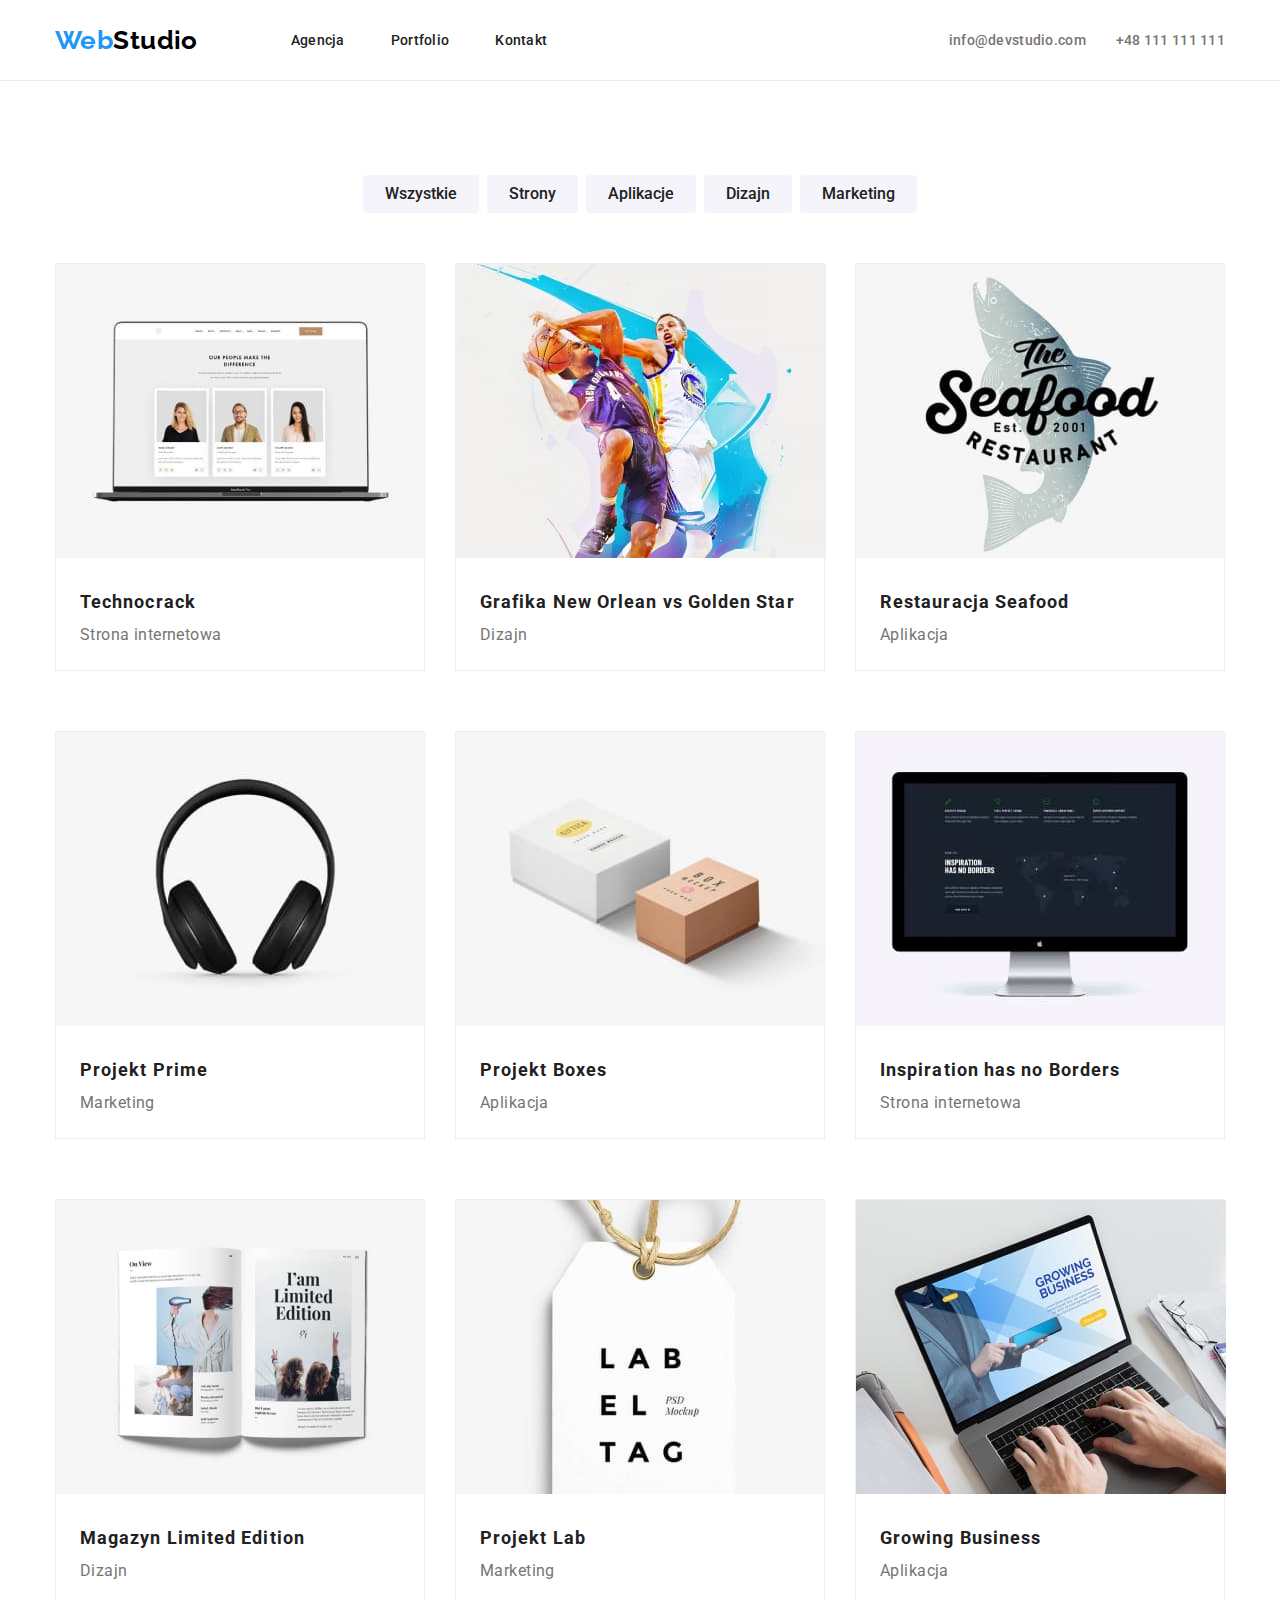
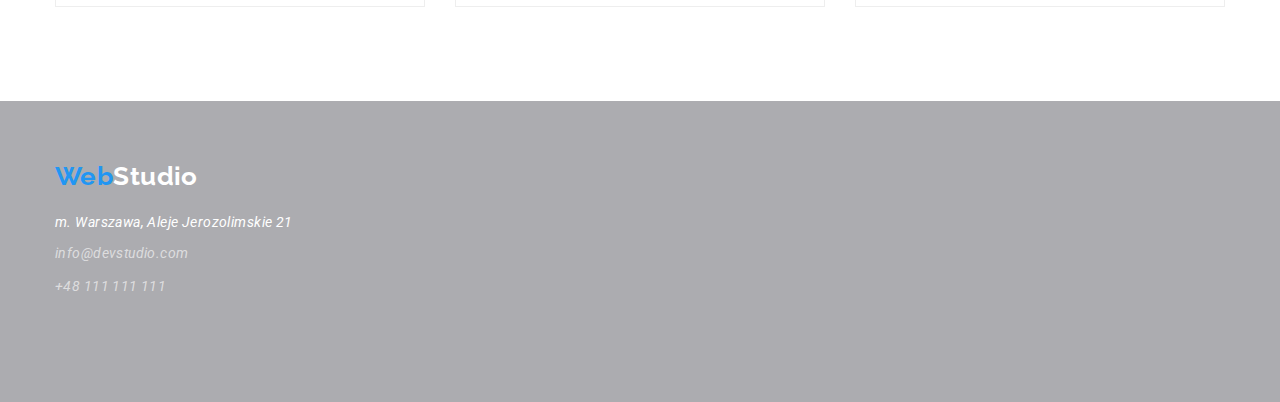
==== portfolio.html @ 87109877 "header - added backgroud" ====
<!DOCTYPE html>
<html lang="pl">
  <head>
    <meta charset="UTF-8" />
    <meta http-equiv="X-UA-Compatible" content="IE=edge" />

    <meta name="viewport" content="width=device-width, initial-scale=1.0" />
    <title>Web Studio</title>
    <link
      rel="stylesheet"
      href="https://cdnjs.cloudflare.com/ajax/libs/modern-normalize/1.0.0/modern-normalize.min.css"
    />
    <link rel="stylesheet" href="./css/styles.css" />
    <link rel="preconnect" href="https://fonts.googleapis.com" />
    <link rel="preconnect" href="https://fonts.gstatic.com" crossorigin />
  </head>
  <body>
    <header>
      <div class="menu">
        <div class="container">
          <nav class="menu-nav">
            <ul class="menu-list">
              <li class="menu-nav-logo">
                <a class="logo-black" href="https://mateuszfrankowski.github.io/goit-markup-hw-03/"
                  ><span class="logo-blue">Web</span>Studio</a
                >
              </li>
              <li><a class="menu-nav-links" href="#agency">Agencja</a></li>
              <li><a class="menu-nav-links" href="portfolio.html">Portfolio</a></li>
              <li><a class="menu-nav-links" href="#contact">Kontakt</a></li>
            </ul>
          </nav>
          <ul class="contact">
            <!-- Link do adresu e-mail  -->
            <li><a class="contact-mail" href="mailto:info@devstudio.com">info@devstudio.com</a></li>
            <!-- Link do numeru telefonu -->
            <li><a class="contact-tel" href="tel:+48111111111">+48 111 111 111</a></li>
          </ul>
        </div>
      </div>
      
    </header>
      
        <div class="filters">
          <div class="container">
          <ul class="filters-list">
            <li>
              <button class="filters-button" type="button">Wszystkie</button>
            </li>
            <li>
              <button class="filters-button" type="button">Strony</button>
            </li>
            <li>
              <button class="filters-button" type="button">Aplikacje</button>
            </li>
            <li>
              <button class="filters-button" type="button">Dizajn</button>
            </li>
            <li>
              <button class="filters-button" type="button">Marketing</button>
            </li>
          </ul>
        </div>
      </div>
    
        <div class="portfolio">
            <div class="container">
          <ul class="portfolio-list">
            <li>
              <figure class="portfolio-picture">
                <!-- Dowolna treść graficzna: zdjęcie, wykres, diagram itp. -->
                <img src=images/portfolio1.jpg alt="Strona internetowa" width="370" height="294" />
                <figcaption>
                  <p class="portfolio-photo-title">Technocrack</p>
                  <p class="portfolio-text">Strona internetowa</p>
                </figcaption>
              </figure>
            </li>
            <li>
              <figure class="portfolio-picture">
                <!-- Dowolna treść graficzna: zdjęcie, wykres, diagram itp. -->
                <img src=images/portfolio2.jpg alt="koszykarze" width="370" height="294" />
                <figcaption>
                  <p class="portfolio-photo-title">Grafika New Orlean vs Golden Star</p>
                  <p class="portfolio-text">Dizajn</p>
                </figcaption>
              </figure>
            </li>
            <li>
              <figure class="portfolio-picture">
                <!-- Dowolna treść graficzna: zdjęcie, wykres, diagram itp. -->
                <img src=images/portfolio3.jpg alt="logo ryba" width="370" height="294" />
                <figcaption>
                  <p class="portfolio-photo-title">Restauracja Seafood</p>
                  <p class="portfolio-text">Aplikacja</p>
                </figcaption>
              </figure>
            </li>
            <li>
              <figure class="portfolio-picture">
                <!-- Dowolna treść graficzna: zdjęcie, wykres, diagram itp. -->
                <img src=images/portfolio4.jpg alt="słuchawki nauszne" width="370" height="294" />

                <figcaption>
                  <p class="portfolio-photo-title">Projekt Prime</p>
                  <p class="portfolio-text">Marketing</p>
                </figcaption>
              </figure>
            </li>
            <li>
              <figure class="portfolio-picture">
                <!-- Dowolna treść graficzna: zdjęcie, wykres, diagram itp. -->
                <img src=images/portfolio5.jpg alt="pudełka opakowania" width="370" height="294" />
                <figcaption>
                  <p class="portfolio-photo-title">Projekt Boxes</p>
                  <p class="portfolio-text">Aplikacja</p>
                </figcaption>
              </figure>
            </li>
            <li>
              <figure class="portfolio-picture">
                <!-- Dowolna treść graficzna: zdjęcie, wykres, diagram itp. -->
                <img src=images/portfolio6.jpg alt="monitor" width="370" height="294" />

                <figcaption>
                  <p class="portfolio-photo-title">Inspiration has no Borders</p>
                  <p class="portfolio-text">Strona internetowa</p>
                </figcaption>
              </figure>
            </li>
            <li>
              <figure class="portfolio-picture">
                <!-- Dowolna treść graficzna: zdjęcie, wykres, diagram itp. -->
                <img src=images/portfolio7.jpg alt="magazyn" width="370" height="294" />
                <figcaption>
                  <p class="portfolio-photo-title">Magazyn Limited Edition</p>
                  <p class="portfolio-text">Dizajn</p>
                </figcaption>
              </figure>
            </li>
            <li>
              <figure class="portfolio-picture">
                <!-- Dowolna treść graficzna: zdjęcie, wykres, diagram itp. -->
                <img src=images/portfolio8.jpg alt="zawieszka lab el tag" width="370" height="294"
                />
                <figcaption>
                  <p class="portfolio-photo-title">Projekt Lab</p>
                  <p class="portfolio-text">Marketing</p>
                </figcaption>
              </figure>
            </li>
            <li>
              <figure class="portfolio-picture">
                <!-- Dowolna treść graficzna: zdjęcie, wykres, diagram itp. -->
                <img src=images/portfolio9.jpg alt="pisanie na laptopie" width="370" height="294" />

                <figcaption>
                  <p class="portfolio-photo-title">Growing Business</p>
                  <p class="portfolio-text">Aplikacja</p>
                </figcaption>
              </figure>
            </li>
          </ul>
        </div>
      </div>
    </main>
<footer class="foot" id="contact">
      <div class="container">
        <a class="logo-white" href="index.html"><span class="logo-blue">Web</span>Studio</a>

        <address class="adress">
          <p class="adress-street">m. Warszawa, Aleje Jerozolimskie 21</p>
          <ul class="adress-list">
            <!-- Link do adresu e-mail  -->
            <li><a class="foot-mail" href="mailto:info@devstudio.com">info@devstudio.com</a></li>
            <!-- Link do numeru telefonu -->
            <li><a class="foot-tel" href="tel:+48111111111">+48 111 111 111</a></li>
          </ul>
        </address>
      </div>
    </footer>
  </body>
</html>
---- css/styles.css ----
@import url('https://fonts.googleapis.com/css2?family=Raleway:wght@700&family=Roboto:wght@400;500;700;900&display=swap');
*,
*::before,
*::after {
  box-sizing: border-box;
  margin: 0;
  padding: 0;
  border: 0;

  vertical-align: baseline;
  text-decoration: none;
  outline: 0;
}

:root {
  --project-color-blue: #2196f3;
  --project-color-dark: #212121;
  --project-color-white: #fff;
  --project-color-black: #000;
  --header-backgroud-dark: rgba(47, 48, 58, 0.4);
  --team-backgroud-lumio: #f5f4fa;
  --project-color-gray: #757575;
  --tel-mail-footer: rgba(255, 255, 255, 0.6);
  --button-shadow1: rgba(0, 0, 0, 0.15);
  --button-shadow2: rgba(0, 0, 0, 0.01);
  --button-shadow3: rgba(0, 0, 0, 0.08);
  --button-shadow4: rgba(0, 0, 0, 0.11);

  --border-top-logo: #ececec;
  --portfolio-pictures-border: #eeeeee;
}
body {
  font-family: 'Roboto', 'Raleway', sans-serif;
  font-style: normal;
  text-decoration: none;
  font-size: 14px;
  line-height: 1.5;
  letter-spacing: 0.03em;
  color: var(--project-color-gray);
  background-color: var(--project-color-white);
  /* width: 1600px; */
}

.container {
  width: 1200px;
  margin: 0 auto;
  padding-left: 15px;
  padding-right: 15px;
  padding-top: 94px;
  padding-bottom: 94px;
}
.menu .container {
  display: flex;
  flex-direction: row;
  justify-content: space-between;
  align-items: center;
  padding-top: 25px;
  padding-bottom: 24px;
  gap: 364px;
}
.menu {
  border-bottom: 1px solid var(--border-top-logo);
}

/* .menu-nav {
  display: flex;
} */
.menu-nav-logo {
  list-style-type: none;
  text-decoration: none;
  /* display: flex; */
}
.menu-list {
  list-style-type: none;
  display: flex;
  align-items: center;
}

.logo-black {
  font-family: 'Raleway';
  font-weight: 700;
  font-size: 26px;
  line-height: 1.19;
  /* identical to box height */
  text-decoration: none;
  color: var(--project-color-black);

  margin-right: 93px;
}
.logo-blue {
  color: var(--project-color-blue);
}

.menu-nav-links {
  display: block;
  font-weight: 500;
  line-height: 1.17;
  font-style: normal;
  /* line height 16/14 */
  letter-spacing: 0.02em;
  text-decoration: none;
  list-style-type: none;
  color: var(--project-color-dark);
}
.menu-list li:nth-child(2) {
  margin-right: 46px;
}
.menu-list li:nth-child(3) {
  margin-right: 46px;
}

.menu-nav-links:hover,
.menu-nav-links:focus {
  color: var(--project-color-blue);
}
.contact {
  list-style-type: none;
  display: flex;
  gap: 30px;
}

.contact-mail,
.contact-tel {
  font-weight: 500;
  line-height: 1.17;
  font-style: normal;
  letter-spacing: 0.02em;
  text-decoration: none;
  color: var(--project-color-gray);
}

.contact-mail:hover,
.contact-tel:hover,
.contact-mail:focus,
.contact-tel:focus {
  color: var(--project-color-blue);
}
/* heder motto*/

.header {
  background-color: var(--header-backgroud-dark);
  text-align: center;
  background-image: url('images/headerbackground.jpg');
}
.header .container {
  padding-top: 200px;
  padding-left: 252px;
  padding-right: 252px;
  padding-bottom: 200px;
}
.motto-text {
  font-weight: 900;
  font-size: 44px;
  line-height: 1.36;
  letter-spacing: 0.06em;
  text-transform: uppercase;
  color: var(--project-color-white);
  text-align: center;
  max-width: 696px;
}

.order-button {
  font-family: 'Roboto';
  font-style: normal;
  font-weight: 700;
  font-size: 16px;
  line-height: 1.88;
  background-color: var(--project-color-blue);
  box-shadow: 0px 4px 4px var(--button-shadow1);
  border-radius: 4px;
  cursor: pointer;
  border-style: none;
  color: var(--project-color-white);
  margin-top: 30px;
  width: 200px;
  height: 50px;
  text-align: center;
}
/* lorem ipsum */

.advantages {
  list-style-type: none;

  /* padding-top: 94px; */
  display: flex;
  gap: 30px;
}
.advantages li {
  width: 270px;
  font-size: 14px;
}
/* .advantages li:nth-child(-n + 3) {
  margin-right: 30px; */
/* border: 1px solid black; */

.advantages-title {
  font-weight: 700;
  line-height: 1;
  text-transform: uppercase;
  margin-bottom: 10px;
  color: var(--project-color-dark);
}
.advantages-text {
  line-height: 1.71;
  color: var(--project-color-gray);
}
/* ourwork */
.ourwork .container {
  padding-top: 0%;
}
.ourwork {
  padding-top: 0;
  font-size: 0;
}
.ourwork-title {
  font-weight: 700;
  line-height: 1.17;
  color: var(--project-color-dark);
  text-align: center;
  margin-bottom: 50px;
  font-size: 36px;
}
.ourwork-photos {
  list-style-type: none;
  padding-left: 0px;
  font-size: 0px;
  display: flex;
  gap: 30px;
}
.ourwork-photos li {
  /* border: 1px solid black; */
  margin-left: 0px;
  object-fit: contain;
  /* text-align: center; */
}
/* .ourwork-photos li:nth-child(-n + 2) {
  margin-right: 30px;
} */
/* ourwork */
.team {
  background-color: var(--team-backgroud-lumio);
}
.team-list li {
  background: #ffffff;
  box-shadow: 0px 1px 3px rgba(0, 0, 0, 0.12), 0px 1px 1px rgba(0, 0, 0, 0.14),
    0px 2px 1px rgba(0, 0, 0, 0.2);
  border-radius: 0px 0px 4px 4px;
  padding-bottom: 30px;
}
.team-title {
  font-size: 36px;
  font-weight: 700;
  line-height: 1.17;
  color: var(--project-color-dark);
  text-align: center;
  margin-bottom: 50px;
}
.team-list {
  list-style-type: none;
  display: flex;
  justify-content: space-between;
}
.team-list figcaption {
  padding-top: 30px;
}
.team-photo-name {
  font-weight: 500;
  font-size: 16px;
  line-height: 1.19;
  text-align: center;

  color: var(--project-color-dark);
}

.team-photo-text {
  font-weight: 400;
  font-size: 16px;
  line-height: 1.19;
  text-align: center;
  margin-top: 10px;
  color: var(--project-color-gray);
}
/* footer */
.foot .container {
  padding-top: 60px;
}
.foot {
  background-color: var(--header-backgroud-dark);
  flex-direction: column;
  min-height: 252px;
}
.adress-street {
  color: var(--project-color-white);
}
.adress-list {
  list-style: none;
}
.foot-tel,
.foot-mail {
  text-decoration: none;
  /* font-weight: 400;
  font-size: 14px; */
  line-height: 1.71;
  color: var(--tel-mail-footer);
}
.adress-list > li {
  margin-bottom: 9px;
  margin-top: 0px;
}
.logo-white {
  font-family: 'Raleway';
  font-weight: 700;
  font-size: 26px;
  line-height: 1.19;
  text-decoration: none;
  color: var(--project-color-white);
}
.adress {
  margin-top: 20px;

  /* justify-content: space-between; */
}
.adress-list {
  padding-left: 0%;
  margin-bottom: 9px;
}
.adress-list:nth-child(-n + 2) {
  margin-top: 9px;
}

/* portfolio */
.filters .container {
  padding-bottom: 50px;
}
.filters-list {
  list-style: none;
  display: flex;
  justify-content: center;

  gap: 8px;
}
.filters-button {
  font-family: 'Roboto';
  font-style: normal;
  font-weight: 500;
  font-size: 16px;
  line-height: 1.63;
  text-align: center;
  background-color: var(--team-backgroud-lumio);
  color: var(--project-color-dark);
  border-style: none;
  border-radius: 4px;
  padding: 6px 22px;
}

.filters-button:hover,
.filters-button:focus {
  background-color: var(--project-color-blue);
  color: var(--project-color-white);
  box-shadow: 0px 3px 1px var(--button-shadow2), 0px 1px 2px var(--button-shadow3),
    0px 2px 2px var(--button-shadow4);
  cursor: pointer;
}
.portfolio .container {
  padding-top: 0px;
}

.portfolio-list {
  list-style: none;
  display: flex;
  gap: 30px;
  flex-wrap: wrap;
}
.portfolio-list li {
  width: 370px;
  border: 1px solid var(--portfolio-pictures-border);
}
.portfolio-list li:nth-child(-n + 6) {
  margin-bottom: 30px;
}
.portfolio-picture figcaption {
  padding: 20px 24px;
}
.portfolio-picture figure img {
  object-fit: cover;
}
.portfolio-photo-title {
  font-weight: 700;
  font-size: 18px;
  line-height: 2;
  letter-spacing: 0.06em;

  color: var(--project-color-dark);
}
.portfolio-text {
  font-size: 16px;
  line-height: 1.88;

  color: var(--project-color-gray);
}
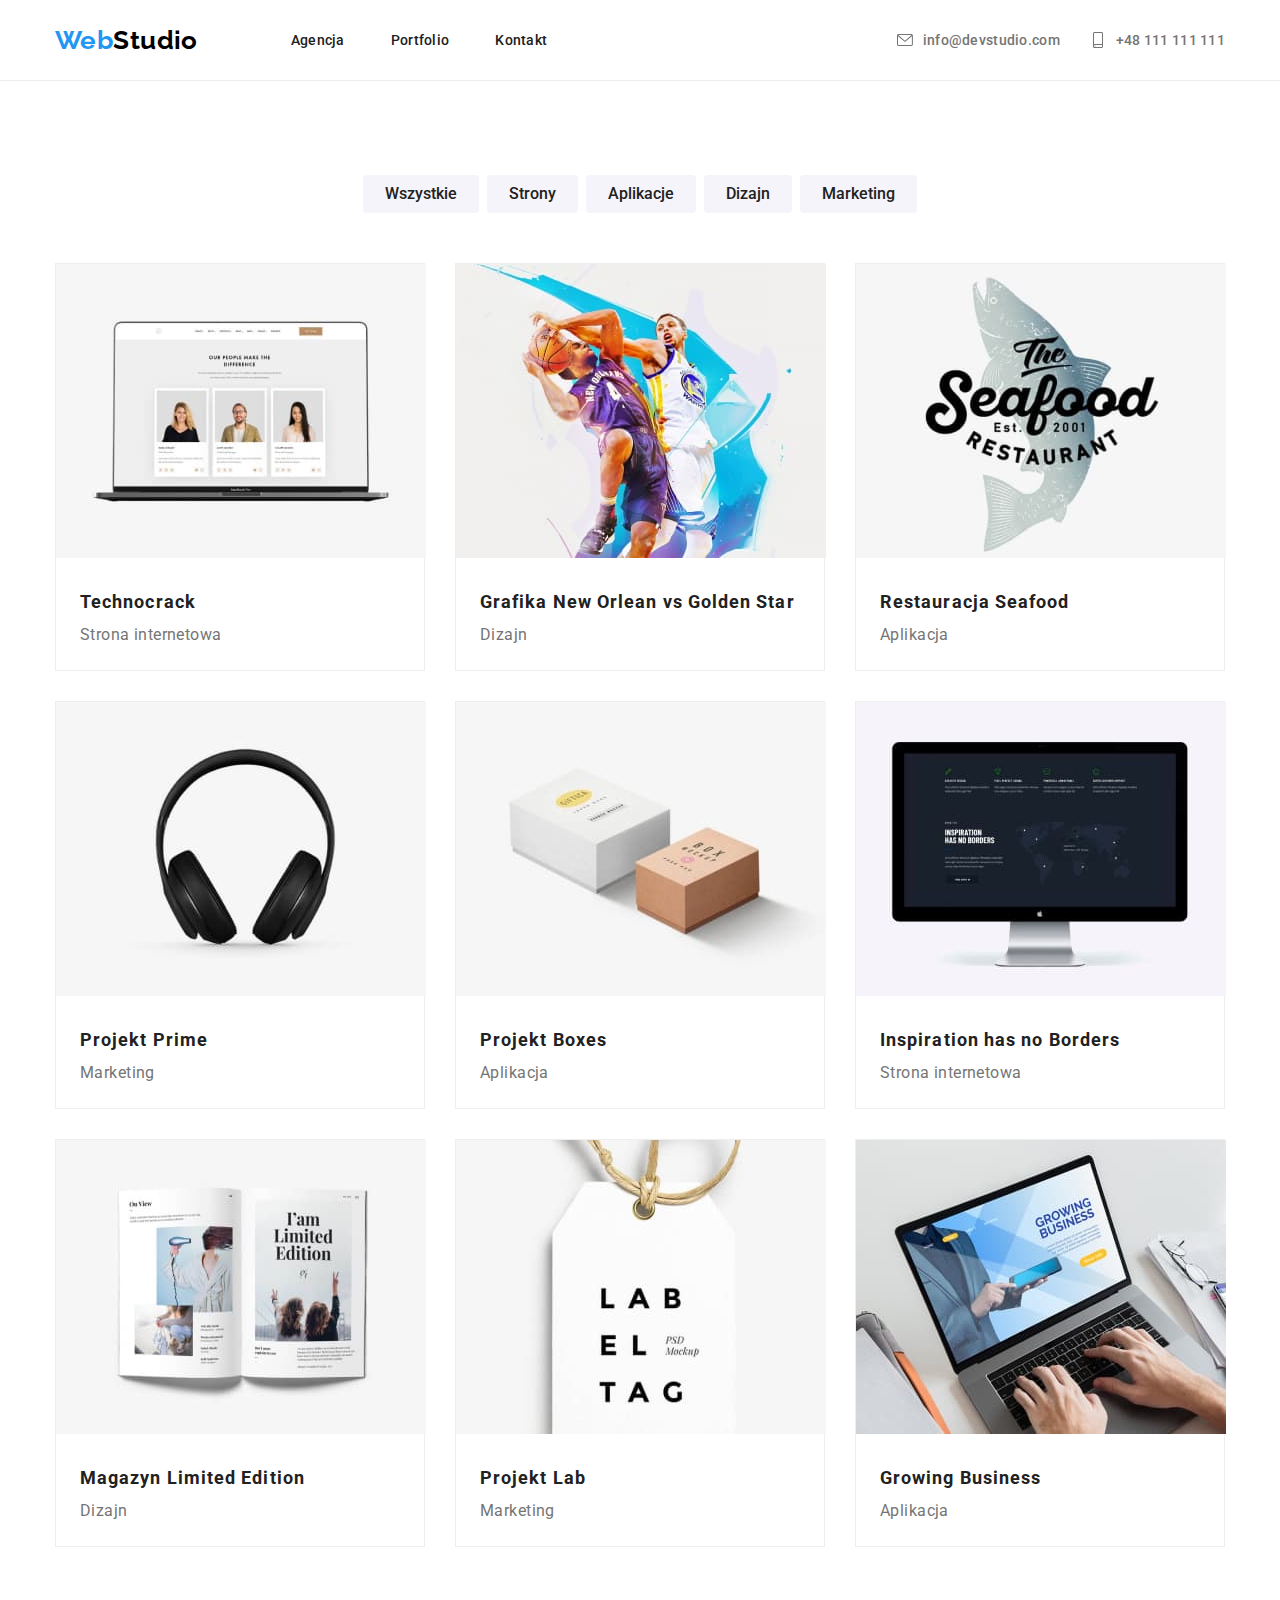
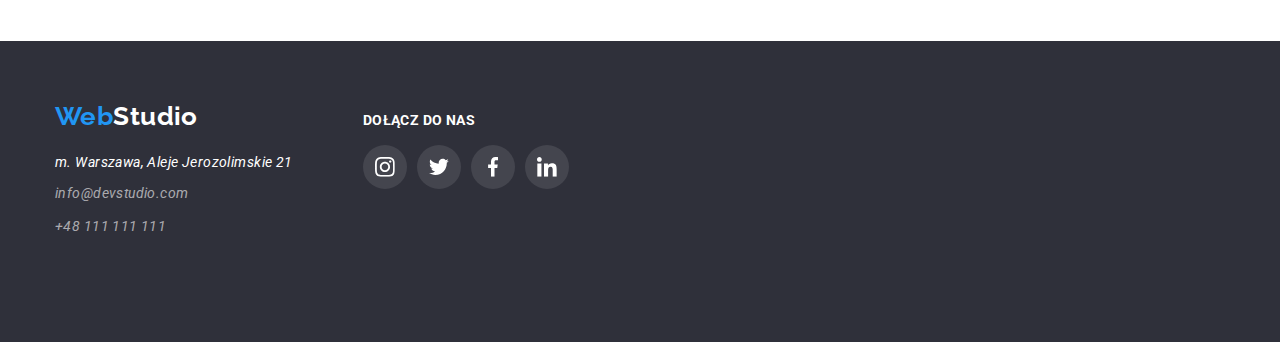
==== commit 65886178: "added icons" ====
--- a/portfolio.html
+++ b/portfolio.html
@@ -16,12 +16,12 @@
   </head>
   <body>
     <header>
-      <div class="menu">
+     <div class="menu">
         <div class="container">
           <nav class="menu-nav">
             <ul class="menu-list">
               <li class="menu-nav-logo">
-                <a class="logo-black" href="https://mateuszfrankowski.github.io/goit-markup-hw-03/"
+                <a class="logo-black" href="https://mateuszfrankowski.github.io/goit-markup-hw-04/"
                   ><span class="logo-blue">Web</span>Studio</a
                 >
               </li>
@@ -31,10 +31,26 @@
             </ul>
           </nav>
           <ul class="contact">
-            <!-- Link do adresu e-mail  -->
-            <li><a class="contact-mail" href="mailto:info@devstudio.com">info@devstudio.com</a></li>
-            <!-- Link do numeru telefonu -->
-            <li><a class="contact-tel" href="tel:+48111111111">+48 111 111 111</a></li>
+            <li>
+              <a class="contact-mail" href="mailto:info@devstudio.com">
+                <div class="contact-icon-box">
+                  <svg class="contact-icon envelope">
+                    <use href="images/sprite.svg#icon-envelope"></use>
+                  </svg>
+                </div>
+                info@devstudio.com</a
+              >
+            </li>
+            <li>
+              <a class="contact-tel" href="tel:+48111111111">
+                <div class="contact-icon-box">
+                  <svg class="contact-icon smartphone">
+                    <use href="images/sprite.svg#icon-smartphone"></use>
+                  </svg>
+                </div>
+                +48 111 111 111</a
+              >
+            </li>
           </ul>
         </div>
       </div>
@@ -164,19 +180,52 @@
         </div>
       </div>
     </main>
-<footer class="foot" id="contact">
+    <footer class="foot" id="contact">
       <div class="container">
-        <a class="logo-white" href="index.html"><span class="logo-blue">Web</span>Studio</a>
-
-        <address class="adress">
-          <p class="adress-street">m. Warszawa, Aleje Jerozolimskie 21</p>
-          <ul class="adress-list">
-            <!-- Link do adresu e-mail  -->
-            <li><a class="foot-mail" href="mailto:info@devstudio.com">info@devstudio.com</a></li>
-            <!-- Link do numeru telefonu -->
-            <li><a class="foot-tel" href="tel:+48111111111">+48 111 111 111</a></li>
-          </ul>
-        </address>
+        <div class="foot-left">
+          <a class="logo-white" href="index.html"><span class="logo-blue">Web</span>Studio</a>
+
+          <address class="adress">
+            <p class="adress-street">m. Warszawa, Aleje Jerozolimskie 21</p>
+            <ul class="adress-list">
+              <!-- Link do adresu e-mail  -->
+              <li><a class="foot-mail" href="mailto:info@devstudio.com">info@devstudio.com</a></li>
+              <!-- Link do numeru telefonu -->
+              <li><a class="foot-tel" href="tel:+48111111111">+48 111 111 111</a></li>
+            </ul>
+          </address>
+        </div>
+        <div class="follow">
+          <p>DOŁĄCZ DO NAS</p>
+          <div class="adress-allsocial-icon">
+            <a href="">
+              <div class="adress-social-icon-box">
+                <svg class="addres-social-icon instagram">
+                  <use href="images/sprite.svg#icon-instagram"></use>
+                </svg></div
+            ></a>
+              <a href="">
+            <div class="adress-social-icon-box">
+              <svg class="addres-social-icon twitter">
+                <use href="images/sprite.svg#icon-twitter"></use>
+              </svg>
+            </div>
+              <a href="">
+            <div class="adress-social-icon-box">
+              <svg class="addres-social-icon facebook">
+                <use href="images/sprite.svg#icon-facebook"></use>
+              </svg>
+            </div>
+            </a>
+              <a href="">
+            <div class="adress-social-icon-box">
+              <svg class="addres-social-icon linkedin">
+                <use href="images/sprite.svg#icon-linkedin"></use>
+              </svg>
+            </div>
+            </a>
+          </div>
+        </div>
       </div>
     </footer>
   </body>
--- a/css/styles.css
+++ b/css/styles.css
@@ -18,6 +18,7 @@
   --project-color-white: #fff;
   --project-color-black: #000;
   --header-backgroud-dark: rgba(47, 48, 58, 0.4);
+  --footer-backgroud-dark: #2f303a;
   --team-backgroud-lumio: #f5f4fa;
   --project-color-gray: #757575;
   --tel-mail-footer: rgba(255, 255, 255, 0.6);
@@ -25,7 +26,6 @@
   --button-shadow2: rgba(0, 0, 0, 0.01);
   --button-shadow3: rgba(0, 0, 0, 0.08);
   --button-shadow4: rgba(0, 0, 0, 0.11);
-
   --border-top-logo: #ececec;
   --portfolio-pictures-border: #eeeeee;
 }
@@ -38,6 +38,7 @@
   letter-spacing: 0.03em;
   color: var(--project-color-gray);
   background-color: var(--project-color-white);
+
   /* width: 1600px; */
 }
 
@@ -56,7 +57,7 @@
   align-items: center;
   padding-top: 25px;
   padding-bottom: 24px;
-  gap: 364px;
+  gap: 345px;
 }
 .menu {
   border-bottom: 1px solid var(--border-top-logo);
@@ -118,6 +119,11 @@
   display: flex;
   gap: 30px;
 }
+.contact a {
+  display: flex;
+  align-items: center;
+  gap: 10px;
+}
 
 .contact-mail,
 .contact-tel {
@@ -135,13 +141,53 @@
 .contact-tel:focus {
   color: var(--project-color-blue);
 }
+
+.contact-icon-box {
+  width: 16px;
+  height: 16px;
+  display: flex;
+  justify-content: left;
+  align-items: center;
+}
+.contact-icon.envelope {
+  --color3: var(--project-color-gray);
+  display: block;
+  width: 100%;
+  height: 100%;
+}
+.contact-icon.smartphone {
+  --color3: var(--project-color-gray);
+  display: block;
+  width: 100%;
+  height: 100%;
+}
+/* .contact li:hover {
+  --color3: var(--project-color-blue);
+} */
+
+.contact li:hover .contact-icon,
+.contact li:focus .contact-icon,
+.contact li:hover a,
+.contact li:focus a {
+  --color3: var(--project-color-blue);
+  color: var(--project-color-blue);
+}
+
 /* heder motto*/
 
 .header {
-  background-color: var(--header-backgroud-dark);
-  text-align: center;
-  background-image: url('images/headerbackground.jpg');
-}
+  text-align: center;
+  background-image: linear-gradient(
+      to bottom,
+      var(--header-backgroud-dark),
+      var(--header-backgroud-dark)
+    ),
+    url('../images/headerbackground.jpg');
+  background-repeat: no-repeat;
+  background-position: center;
+  background-size: contain;
+}
+
 .header .container {
   padding-top: 200px;
   padding-left: 252px;
@@ -177,11 +223,18 @@
   text-align: center;
 }
 /* lorem ipsum */
-
+.our-strengths-icon {
+  background: var(--team-backgroud-lumio);
+  border-radius: 4px;
+  margin-bottom: 30px;
+  padding: 25px 100px;
+}
+.icon {
+  width: 70px;
+  height: 70px;
+}
 .advantages {
   list-style-type: none;
-
-  /* padding-top: 94px; */
   display: flex;
   gap: 30px;
 }
@@ -189,9 +242,6 @@
   width: 270px;
   font-size: 14px;
 }
-/* .advantages li:nth-child(-n + 3) {
-  margin-right: 30px; */
-/* border: 1px solid black; */
 
 .advantages-title {
   font-weight: 700;
@@ -233,10 +283,8 @@
   object-fit: contain;
   /* text-align: center; */
 }
-/* .ourwork-photos li:nth-child(-n + 2) {
-  margin-right: 30px;
-} */
-/* ourwork */
+
+/* ourteam */
 .team {
   background-color: var(--team-backgroud-lumio);
 }
@@ -280,13 +328,93 @@
   margin-top: 10px;
   color: var(--project-color-gray);
 }
+.team-allsocial-icon {
+  display: flex;
+  justify-content: center;
+  gap: 10px;
+  margin-top: 16px;
+}
+.team-social-icon {
+  width: 44px;
+  height: 44px;
+  border-radius: 50%;
+  display: flex;
+  justify-content: center;
+  align-items: center;
+}
+.social-icon {
+  --color1: #afb1b8;
+  display: block;
+  width: 45%;
+  height: 45%;
+}
+.team-social-icon:hover,
+.team-social-icon:focus {
+  width: 44px;
+  height: 44px;
+  background-color: #2196f3;
+  --color1: #fff;
+}
+
+.team-social-icon:hover .social-icon,
+.team-social-icon:focus .social-icon {
+  background-color: #2196f3;
+  --color1: #fff;
+}
+/* ourcustomers */
+.customers-title {
+  font-weight: 700;
+  line-height: 1.17;
+  color: var(--project-color-dark);
+  text-align: center;
+  margin-bottom: 50px;
+  font-size: 36px;
+}
+
+.customers-list {
+  display: flex;
+  justify-content: center;
+  gap: 30px;
+  margin-top: 16px;
+  text-decoration: none;
+  list-style: none;
+}
+.cont-customers-icon {
+  display: flex;
+  justify-content: center;
+  align-items: center;
+  border: 1px solid #afb1b8;
+  border-radius: 4px;
+  padding: 17.71px 32px 14.25px 32px;
+}
+.customer-icon {
+  --color2: #afb1b8;
+  display: block;
+  width: 106px;
+  height: 60.04px;
+}
+.customer-icon:hover,
+.customer-icon:focus,
+.cont-customers-icon:hover,
+.cont-customers-icon:focus {
+  --color2: var(--project-color-blue);
+  border-color: var(--project-color-blue);
+}
+
+.cont-customers-icon:hover .customer-icon,
+.cont-customers-icon:focus .customer-icon {
+  --color2: var(--project-color-blue);
+  border-color: var(--project-color-blue);
+}
 /* footer */
 .foot .container {
   padding-top: 60px;
+  display: flex;
+  gap: 70px;
 }
 .foot {
-  background-color: var(--header-backgroud-dark);
-  flex-direction: column;
+  background-color: var(--footer-backgroud-dark);
+
   min-height: 252px;
 }
 .adress-street {
@@ -297,12 +425,10 @@
 }
 .foot-tel,
 .foot-mail {
-  text-decoration: none;
-  /* font-weight: 400;
-  font-size: 14px; */
   line-height: 1.71;
   color: var(--tel-mail-footer);
 }
+
 .adress-list > li {
   margin-bottom: 9px;
   margin-top: 0px;
@@ -317,8 +443,6 @@
 }
 .adress {
   margin-top: 20px;
-
-  /* justify-content: space-between; */
 }
 .adress-list {
   padding-left: 0%;
@@ -326,6 +450,58 @@
 }
 .adress-list:nth-child(-n + 2) {
   margin-top: 9px;
+}
+.follow {
+  display: flex;
+  flex-direction: column;
+  padding-top: 12px;
+}
+.adress-allsocial-icon {
+  display: flex;
+  justify-content: center;
+  gap: 10px;
+  margin-top: 16px;
+}
+.adress-social-icon-box {
+  width: 44px;
+  height: 44px;
+  border-radius: 50%;
+  display: flex;
+  justify-content: center;
+  align-items: center;
+  background-color: rgba(255, 255, 255, 0.1);
+}
+.follow p {
+  text-transform: capitalize;
+  /* font-family: 'Roboto';
+  font-style: normal; */
+  font-weight: 700;
+  font-size: 14px;
+  line-height: 1.14;
+  /* letter-spacing: 0.03em; */
+  text-transform: uppercase;
+  color: var(--project-color-white);
+}
+
+.addres-social-icon {
+  --color1: #fff;
+
+  display: block;
+  width: 45%;
+  height: 45%;
+}
+.adress-social-icon-box:hover,
+.adress-social-icon-box:focus {
+  width: 44px;
+  height: 44px;
+  background-color: var(--project-color-blue);
+  --color1: var(--project-color-white);
+}
+
+.adress-social-icon-box:hover .adress-social-icon,
+.adress-social-icon-box:focus .adress-social-icon {
+  background-color: var(--project-color-blue);
+  --color1: var(--project-color-white);
 }
 
 /* portfolio */
@@ -375,14 +551,20 @@
   width: 370px;
   border: 1px solid var(--portfolio-pictures-border);
 }
-.portfolio-list li:nth-child(-n + 6) {
+/* .portfolio-list li:nth-child(-n + 6) {
   margin-bottom: 30px;
-}
+} */
 .portfolio-picture figcaption {
   padding: 20px 24px;
 }
 .portfolio-picture figure img {
   object-fit: cover;
+}
+.portfolio-list li:hover,
+.portfolio-list li:focus {
+  box-shadow: 0px 1px 1px rgba(0, 0, 0, 0.12), 0px 4px 4px rgba(0, 0, 0, 0.06),
+    1px 4px 6px rgba(0, 0, 0, 0.16);
+  cursor: pointer;
 }
 .portfolio-photo-title {
   font-weight: 700;
@@ -395,6 +577,5 @@
 .portfolio-text {
   font-size: 16px;
   line-height: 1.88;
-
   color: var(--project-color-gray);
 }
